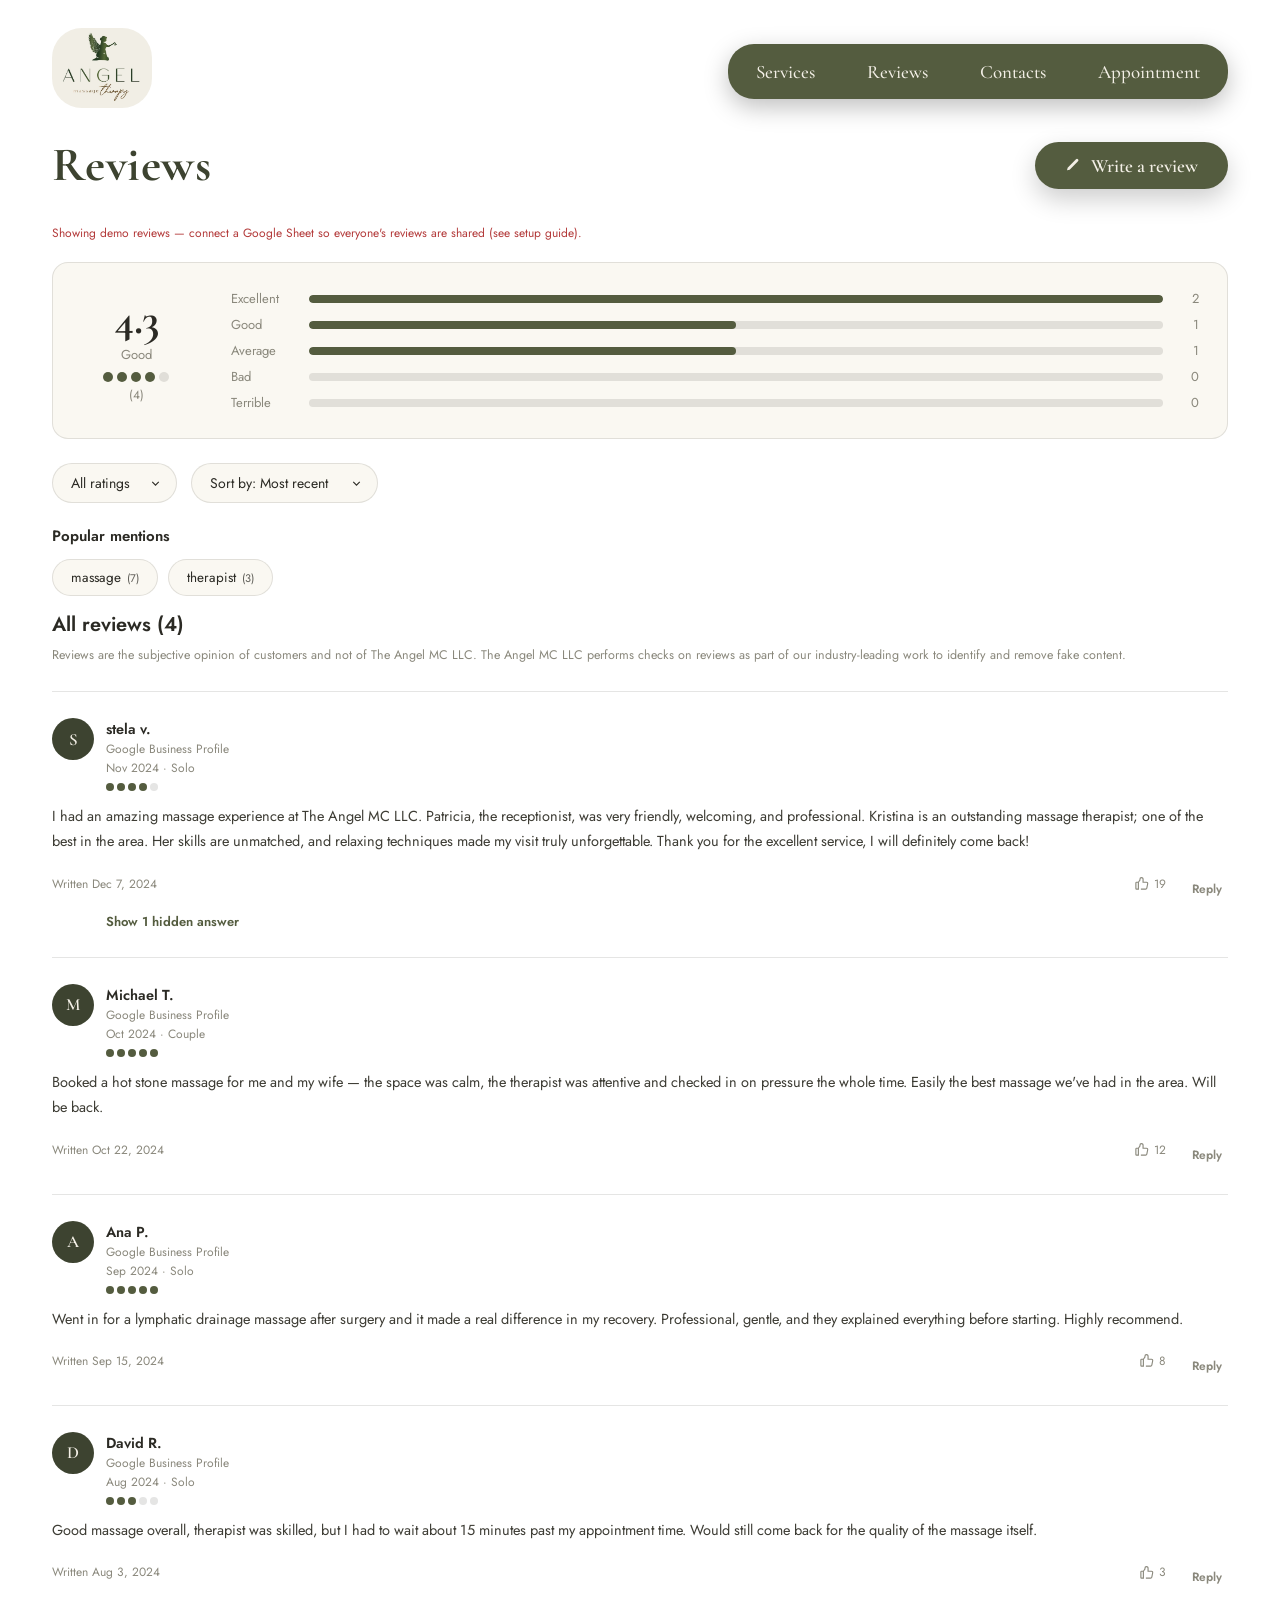
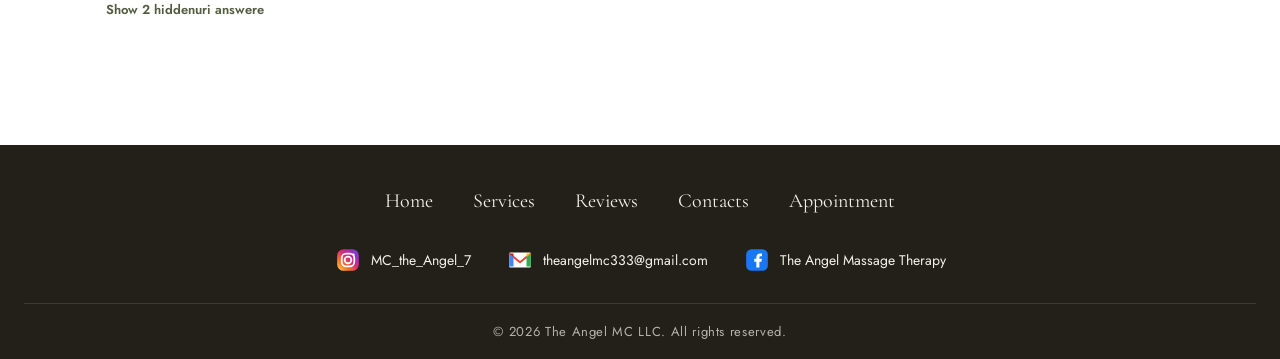
==== reviews.html @ 4d20bcde "Add files via upload" ====
<!DOCTYPE html>
<html lang="en">
<head>
<meta charset="UTF-8">
<meta name="viewport" content="width=device-width, initial-scale=1.0">
<title>Reviews — The Angel MC LLC</title>
<link rel="preconnect" href="https://fonts.googleapis.com">
<link href="https://fonts.googleapis.com/css2?family=Cormorant+Garamond:wght@400;500;600;700&family=Cormorant:ital,wght@0,400;0,500;1,400&family=Jost:wght@300;400;500;600&display=swap" rel="stylesheet">
<script src="https://accounts.google.com/gsi/client" async defer></script>
<link rel="stylesheet" href="style.css">
<script src="script.js" defer></script>
</head>
<body>

<div class="toast" id="toast"></div>

<header class="wrap">
  <nav class="navbar">
    <a href="index.html" class="logo" aria-label="The Angel MC LLC — home">
      <img src="images/logo.jpg" alt="Angel MC logo">
    </a>

    <div class="nav-links" id="navLinks">
      <a href="services.html">Services</a>
      <a href="reviews.html">Reviews</a>
      <a href="contact.html">Contacts</a>
      <a href="appointment.html">Appointment</a>
    </div>

    <button class="nav-toggle" id="navToggle" aria-label="Toggle menu" aria-expanded="false" aria-controls="navLinks">
      <span></span>
    </button>
  </nav>
  <div class="page-header">
    <h1>Reviews</h1>
    <button type="button" class="btn" id="toggleWriteReview">
      <svg viewBox="0 0 24 24"><path d="M12 20h9"/><path d="M16.5 3.5a2.1 2.1 0 0 1 3 3L7 19l-4 1 1-4Z"/></svg>
      Write a review
    </button>
  </div>

  <div class="write-review-panel" id="writeReviewPanel">
    <div class="wr-identity" id="wrIdentity">
      <div id="googleSignInBtn"></div>
      <div class="wr-signed-in" id="wrSignedIn" style="display:none;">
        <img id="wrSignedInPic" alt="">
        Posting as <strong id="wrSignedInName"></strong>
        <button type="button" id="wrSignOut">Not you?</button>
      </div>
    </div>
    <form id="writeReviewForm">
      <div class="form-field">
        <label>Your rating</label>
        <div class="star-picker" id="starPicker" role="radiogroup" aria-label="Rating">
          <button type="button" class="star" data-value="1" aria-label="1 star">★</button>
          <button type="button" class="star" data-value="2" aria-label="2 stars">★</button>
          <button type="button" class="star" data-value="3" aria-label="3 stars">★</button>
          <button type="button" class="star" data-value="4" aria-label="4 stars">★</button>
          <button type="button" class="star" data-value="5" aria-label="5 stars">★</button>
        </div>
      </div>
      <div class="form-field">
        <label for="wr-text">Your review</label>
        <textarea id="wr-text" rows="3" required placeholder="Tell us about your experience..."></textarea>
      </div>
      <div class="wr-actions">
        <button type="submit" class="btn" id="wr-submit">Post review</button>
        <span class="wr-note">Or leave it directly on <a href="https://search.google.com/local/writereview?placeid=REPLACE_WITH_YOUR_PLACE_ID" target="_blank" rel="noopener">Google</a>.</span>
      </div>
    </form>
  </div>

  <p class="sync-note" id="syncNote">Loading reviews…</p>

  <div class="summary-card">
    <div class="summary-score">
      <div class="num" id="avgScore">4.9</div>
      <div class="label" id="avgLabel">Excellent</div>
      <div class="dots" id="avgDots"></div>
      <div class="summary-count" id="totalCount">(50)</div>
    </div>

    <div class="summary-bars" id="summaryBars"></div>
  </div>

  <div class="filter-row">
    <select class="pill-select" id="ratingFilter" aria-label="Filter by rating">
      <option value="all">All ratings</option>
      <option value="5">Excellent (5)</option>
      <option value="4">Good (4)</option>
      <option value="3">Average (3)</option>
      <option value="2">Bad (2)</option>
      <option value="1">Terrible (1)</option>
    </select>
    <select class="pill-select" id="sortReviews" aria-label="Sort reviews">
      <option value="recent">Sort by: Most recent</option>
      <option value="highest">Sort by: Highest rating</option>
      <option value="lowest">Sort by: Lowest rating</option>
    </select>
  </div>

  <div class="mentions-title">Popular mentions</div>
  <div class="mentions" id="mentionsList"></div>
  <div class="mention-active" id="mentionActive" style="display:none;">
    Showing reviews mentioning "<span id="mentionActiveWord"></span>"
    <button type="button" id="clearMention">✕ clear</button>
  </div>

  <div class="reviews-title" id="reviewsTitle">All reviews (50)</div>
  <p class="reviews-disclaimer">
    Reviews are the subjective opinion of customers and not of The Angel MC LLC. The Angel MC LLC
    performs checks on reviews as part of our industry-leading work to identify and remove fake content.
  </p>

  <div id="reviewsList"></div>
  <p class="no-reviews" id="noReviews">No reviews match this filter yet.</p>

</header>



<footer>
  <nav class="footer-nav">
    <a href="index.html#top">Home</a>
    <a href="services.html">Services</a>
    <a href="reviews.html">Reviews</a>
    <a href="contact.html">Contacts</a>
    <a href="appointment.html">Appointment</a>
  </nav>

  <div class="footer-social">
    <a href="https://instagram.com/MC_the_Angel_7" target="_blank" rel="noopener">
      <svg viewBox="0 0 24 24" aria-hidden="true">
        <defs>
          <linearGradient id="igGrad5" x1="0%" y1="100%" x2="100%" y2="0%">
            <stop offset="0%" stop-color="#feda75"/>
            <stop offset="25%" stop-color="#fa7e1e"/>
            <stop offset="55%" stop-color="#d62976"/>
            <stop offset="80%" stop-color="#962fbf"/>
            <stop offset="100%" stop-color="#4f5bd5"/>
          </linearGradient>
        </defs>
        <rect x="2" y="2" width="20" height="20" rx="6" fill="url(#igGrad5)"/>
        <rect x="6.2" y="6.2" width="11.6" height="11.6" rx="4" fill="none" stroke="#fff" stroke-width="1.6"/>
        <circle cx="12" cy="12" r="3.1" fill="none" stroke="#fff" stroke-width="1.6"/>
        <circle cx="17" cy="7" r="1.1" fill="#fff"/>
      </svg>
      <span>MC_the_Angel_7</span>
    </a>

    <a href="mailto:theangelmc333@gmail.com">
      <svg viewBox="0 0 24 24" aria-hidden="true">
        <path d="M3 5h18a1 1 0 0 1 1 1v12a1 1 0 0 1-1 1H3a1 1 0 0 1-1-1V6a1 1 0 0 1 1-1Z" fill="#fff"/>
        <path d="M2 6l10 8 10-8" fill="none" stroke="#EA4335" stroke-width="1.8" stroke-linejoin="round"/>
        <path d="M2 6v12h4V9.2Z" fill="#4285F4"/>
        <path d="M22 6v12h-4V9.2Z" fill="#34A853"/>
        <path d="M6 9.2 2 6h4Z" fill="#C5221F"/>
        <path d="M18 9.2 22 6h-4Z" fill="#FBBC04"/>
      </svg>
      <span>theangelmc333@gmail.com</span>
    </a>

    <a href="https://www.facebook.com/profile.php?id=61557746706475" target="_blank" rel="noopener">
      <svg viewBox="0 0 24 24" aria-hidden="true">
        <rect x="2" y="2" width="20" height="20" rx="5" fill="#1877F2"/>
        <path d="M14.8 8.6h1.8V5.9h-1.8c-2 0-3.4 1.4-3.4 3.4v1.6H9.5v2.7h1.9V19h2.8v-5.4h1.9l.4-2.7h-2.3V9.6c0-.6.3-1 .9-1Z" fill="#fff"/>
      </svg>
      <span translate="no">The Angel Massage Therapy</span>
    </a>
  </div>

  <div class="footer-bottom">
    © <span id="year"></span> The Angel MC LLC. All rights reserved.
  </div>
</footer>

<script>
  /* ---------- REVIEWS DATA + GOOGLE SHEETS SYNC ---------- */

  const SHEET_API_URL = 'PASTE_YOUR_APPS_SCRIPT_WEB_APP_URL_HERE';
  const GOOGLE_CLIENT_ID = 'PASTE_YOUR_GOOGLE_CLIENT_ID_HERE';

  const demoReviews = [
    {
      id: 'demo-1',
      initial: 'S',
      name: 'stela v.',
      sub: 'Google Business Profile',
      when: 'Nov 2024 · Solo',
      rating: 4,
      date: '2024-12-07',
      dateLabel: 'Written Dec 7, 2024',
      likes: 19,
      text: "I had an amazing massage experience at The Angel MC LLC. Patricia, the receptionist, was very friendly, welcoming, and professional. Kristina is an outstanding massage therapist; one of the best in the area. Her skills are unmatched, and relaxing techniques made my visit truly unforgettable. Thank you for the excellent service, I will definitely come back!",
      replies: [
        {
          name: 'The Angel MC',
          text: "Thank you so much for your wonderful feedback, and for choosing The Angel MC LLC. We are delighted to hear your response and your massage experience. We are especially pleased that both our reception service and Kristina's massage therapy skills stood out for you, and that it left you feeling relaxed and refreshed."
        }
      ]
    },
    {
      id: 'demo-2',
      initial: 'M',
      name: 'Michael T.',
      sub: 'Google Business Profile',
      when: 'Oct 2024 · Couple',
      rating: 5,
      date: '2024-10-22',
      dateLabel: 'Written Oct 22, 2024',
      likes: 12,
      text: "Booked a hot stone massage for me and my wife — the space was calm, the therapist was attentive and checked in on pressure the whole time. Easily the best massage we've had in the area. Will be back.",
      replies: []
    },
    {
      id: 'demo-3',
      initial: 'A',
      name: 'Ana P.',
      sub: 'Google Business Profile',
      when: 'Sep 2024 · Solo',
      rating: 5,
      date: '2024-09-15',
      dateLabel: 'Written Sep 15, 2024',
      likes: 8,
      text: "Went in for a lymphatic drainage massage after surgery and it made a real difference in my recovery. Professional, gentle, and they explained everything before starting. Highly recommend.",
      replies: []
    },
    {
      id: 'demo-4',
      initial: 'D',
      name: 'David R.',
      sub: 'Google Business Profile',
      when: 'Aug 2024 · Solo',
      rating: 3,
      date: '2024-08-03',
      dateLabel: 'Written Aug 3, 2024',
      likes: 3,
      text: "Good massage overall, therapist was skilled, but I had to wait about 15 minutes past my appointment time. Would still come back for the quality of the massage itself.",
      replies: [
        {
          name: 'The Angel MC',
          text: "Thank you for the honest feedback, David — we're glad the massage itself hit the mark, and we've flagged the scheduling gap with our front desk so wait times stay closer to your booked slot."
        },
        {
          name: 'The Angel MC',
          text: "Quick update: we've since adjusted our booking buffer between appointments so this shouldn't happen again — hope to see you back soon!"
        }
      ]
    }
  ];

  let reviews = demoReviews.slice();
  let activeMention = null;
  const isSheetConfigured = SHEET_API_URL && !SHEET_API_URL.includes('PASTE_YOUR');

  function monthLabel(dateObj) {
    const monthNames = ['Jan','Feb','Mar','Apr','May','Jun','Jul','Aug','Sep','Oct','Nov','Dec'];
    return `${monthNames[dateObj.getMonth()]} ${dateObj.getDate()}, ${dateObj.getFullYear()}`;
  }

  function normalizeSheetReview(row) {
    const d = row.timestamp ? new Date(row.timestamp) : new Date();
    return {
      id: row.id || `local-${d.getTime()}-${Math.random().toString(36).slice(2, 7)}`,
      initial: (row.name || '?').trim().charAt(0).toUpperCase(),
      name: row.name || 'Anonymous',
      sub: 'Website visitor',
      when: monthLabel(d),
      rating: Number(row.rating) || 5,
      date: d.toISOString().split('T')[0],
      dateLabel: `Written ${monthLabel(d)}`,
      likes: 0,
      text: row.text || '',
      replies: row.replyText ? [{ name: 'The Angel MC', text: row.replyText }] : []
    };
  }

  async function loadReviewsFromSheet() {
    const note = document.getElementById('syncNote');
    if (!isSheetConfigured) {
      note.textContent = 'Showing demo reviews — connect a Google Sheet so everyone\'s reviews are shared (see setup guide).';
      note.classList.add('error');
      return;
    }
    try {
      const res = await fetch(SHEET_API_URL);
      if (!res.ok) throw new Error('Network response was not ok');
      const data = await res.json();
      const fetched = (Array.isArray(data) ? data : []).map(normalizeSheetReview);
      reviews = fetched.length ? fetched : demoReviews.slice();
      note.textContent = `Live — showing everyone's reviews (${reviews.length}).`;
      note.classList.remove('error');
    } catch (err) {
      console.warn('Could not load reviews from Google Sheet, showing demo data.', err);
      note.textContent = 'Could not connect to the reviews sheet right now — showing demo reviews.';
      note.classList.add('error');
    }
    renderSummary();
    renderMentions();
    applyFiltersAndSort();
  }

  async function postReviewToSheet(review) {
    if (!isSheetConfigured) return { success: false };
    try {
      const res = await fetch(SHEET_API_URL, {
        method: 'POST',
        headers: { 'Content-Type': 'text/plain;charset=utf-8' },
        body: JSON.stringify({ action: 'add_review', name: review.name, rating: review.rating, text: review.text })
      });
      const data = await res.json();
      return data && typeof data === 'object' ? data : { success: true };
    } catch (err) {
      console.warn('Could not save review to Google Sheet.', err);
      return { success: false, error: 'Network error' };
    }
  }

  async function postReplyToSheet(id, replyText) {
    if (!isSheetConfigured) {
      return { success: false, error: "The reviews sheet isn't connected yet — replies can't be saved (see setup guide)." };
    }
    try {
      const res = await fetch(SHEET_API_URL, {
        method: 'POST',
        headers: { 'Content-Type': 'text/plain;charset=utf-8' },
        body: JSON.stringify({ action: 'add_reply', id, replyText })
      });
      const data = await res.json();
      return data && typeof data === 'object' ? data : { success: false, error: 'Unexpected response.' };
    } catch (err) {
      console.warn('Could not save reply.', err);
      return { success: false, error: 'Network error — please try again.' };
    }
  }

  let toastTimeout;
  function showToast(message, isError) {
    const toast = document.getElementById('toast');
    toast.textContent = message;
    toast.classList.toggle('error', !!isError);
    toast.classList.add('show');
    clearTimeout(toastTimeout);
    toastTimeout = setTimeout(() => toast.classList.remove('show'), 4500);
  }

  const dotsHtml = (rating) => {
    let html = '';
    for (let i = 1; i <= 5; i++) {
      html += `<span class="${i <= rating ? 'filled' : ''}"></span>`;
    }
    return html;
  };

  function escapeRegExp(str) {
    return str.replace(/[.*+?^${}()|[\]\\]/g, '\\$&');
  }

  function highlight(text, word) {
    if (!word) return text;
    const re = new RegExp(`(${escapeRegExp(word)})`, 'gi');
    return text.replace(re, '<mark>$1</mark>');
  }

  function renderSummary() {
    const total = reviews.length;
    const avg = total ? reviews.reduce((sum, r) => sum + r.rating, 0) / total : 0;
    const avgRounded = Math.round(avg * 10) / 10;

    let label = 'No ratings yet';
    if (avg >= 4.5) label = 'Excellent';
    else if (avg >= 3.5) label = 'Good';
    else if (avg >= 2.5) label = 'Average';
    else if (avg >= 1.5) label = 'Bad';
    else if (total) label = 'Terrible';

    document.getElementById('avgScore').textContent = total ? avgRounded.toFixed(1) : '—';
    document.getElementById('avgLabel').textContent = label;
    document.getElementById('avgDots').innerHTML = dotsHtml(Math.round(avg));
    document.getElementById('totalCount').textContent = `(${total})`;

    const tiers = [
      { key: 5, label: 'Excellent' },
      { key: 4, label: 'Good' },
      { key: 3, label: 'Average' },
      { key: 2, label: 'Bad' },
      { key: 1, label: 'Terrible' }
    ];
    const counts = tiers.map(t => reviews.filter(r => r.rating === t.key).length);
    const maxCount = Math.max(1, ...counts);

    document.getElementById('summaryBars').innerHTML = tiers.map((t, i) => `
      <div class="bar-row">
        <span class="bar-label">${t.label}</span>
        <div class="bar-track"><div class="bar-fill" style="width:${(counts[i] / maxCount) * 100}%"></div></div>
        <span class="bar-count">${counts[i]}</span>
      </div>
    `).join('');
  }

  const STOPWORDS = new Set([
    'the','and','was','for','with','that','this','have','had','has','are','were',
    'a','an','i','my','me','it','its','of','to','in','on','at','is','be','so',
    'we','our','you','your','they','their','he','she','him','her','them','but',
    'as','from','by','or','not','if','all','also','very','really','just','out',
    'up','down','will','would','could','can','made','make','one','about','after',
    'before','into','over','than','then','been','being','more','most','some',
    'ever','back','again','definitely','highly','when','what','which','who'
  ]);

  function computeMentions() {
    const freq = {};
    const original = {};

    reviews.forEach(r => {
      const words = r.text.match(/[A-Za-z']+/g) || [];
      words.forEach(w => {
        const clean = w.replace(/^'+|'+$/g, '');
        const lower = clean.toLowerCase();
        if (lower.length < 4 || STOPWORDS.has(lower)) return;
        freq[lower] = (freq[lower] || 0) + 1;
        if (!original[lower]) original[lower] = clean;
      });
    });

    return Object.keys(freq)
      .map(key => ({ word: key, display: original[key], count: freq[key] }))
      .filter(m => m.count >= 3)
      .sort((a, b) => b.count - a.count)
      .slice(0, 8);
  }

  function renderMentions() {
    const mentions = computeMentions();
    const container = document.getElementById('mentionsList');

    if (!mentions.length) {
      container.innerHTML = '<span>Not enough reviews yet for trends</span>';
      return;
    }

    container.innerHTML = mentions.map(m => `
      <button type="button" class="${activeMention === m.word ? 'active' : ''}" data-word="${m.word}">
        ${m.display} <span class="count">(${m.count})</span>
      </button>
    `).join('');

    container.querySelectorAll('button[data-word]').forEach(btn => {
      btn.addEventListener('click', () => {
        const word = btn.getAttribute('data-word');
        activeMention = activeMention === word ? null : word;
        renderMentions();
        updateMentionChip();
        applyFiltersAndSort();
      });
    });
  }

  function updateMentionChip() {
    const chip = document.getElementById('mentionActive');
    const wordEl = document.getElementById('mentionActiveWord');
    if (activeMention) {
      wordEl.textContent = activeMention;
      chip.style.display = 'flex';
    } else {
      chip.style.display = 'none';
    }
  }

  document.getElementById('clearMention').addEventListener('click', () => {
    activeMention = null;
    renderMentions();
    updateMentionChip();
    applyFiltersAndSort();
  });

  function renderSingleReply(rep, reviewId, idx) {
    const likeKey = `${reviewId}::${idx}`;
    return `
      <div class="reply">
        <div class="review-head">
          <div class="avatar">${(rep.name || '?').trim().charAt(0).toUpperCase()}</div>
          <div class="review-meta">
            <div class="name">${rep.name}</div>
          </div>
        </div>
        <p class="review-text">${highlight(rep.text, activeMention)}</p>
        <div class="reply-footer">
          <button type="button" class="like ${rep.liked ? 'liked' : ''}" data-reply-like="${likeKey}" aria-label="Like this reply">
            <svg viewBox="0 0 24 24"><path d="M7 10v11H4a1 1 0 0 1-1-1v-9a1 1 0 0 1 1-1Zm4 11h7.5a2 2 0 0 0 2-1.6l1.4-7A2 2 0 0 0 20 10h-5.5V5a2.5 2.5 0 0 0-5 0v1.5L7 10"/></svg>
            <span class="like-count">${rep.likes || 0}</span>
          </button>
        </div>
      </div>
    `;
  }

  function renderReplies(review) {
    const replies = review.replies || [];
    if (!replies.length) return '';

    /* Acum TOATE raspunsurile stau ascunse initial (nu doar cele
       suplimentare), iar link-ul arata numarul total: "Arata N
       raspunsuri ascunse". La click, se dezvaluie toate. */
    const allHtml = replies.map((rep, idx) => renderSingleReply(rep, review.id, idx)).join('');
    const label = `Show ${replies.length} hidden${replies.length > 1 ? 'uri' : ''} answer${replies.length > 1 ? 'e' : ''}`;

    const inner =
      `<div class="hidden-replies" id="hiddenReplies-${review.id}" style="display:none;">${allHtml}</div>` +
      `<div class="reply-more" data-toggle-hidden="${review.id}" data-hidden-count="${replies.length}">${label}</div>`;

    return `<div class="replies-block">${inner}</div>`;
  }

  function renderReviews(list) {
    const container = document.getElementById('reviewsList');
    const noReviews = document.getElementById('noReviews');

    document.getElementById('reviewsTitle').textContent = `All reviews (${list.length})`;

    if (!list.length) {
      container.innerHTML = '';
      noReviews.style.display = 'block';
      return;
    }
    noReviews.style.display = 'none';

    container.innerHTML = list.map(r => `
      <div class="review">
        <div class="review-head">
          <div class="avatar">${r.initial}</div>
          <div class="review-meta">
            <div class="name">${r.name}</div>
            <div class="sub">${r.sub}</div>
            <div class="when">${r.when}</div>
            <div class="review-dots">${dotsHtml(r.rating)}</div>
          </div>
        </div>

        <p class="review-text">${highlight(r.text, activeMention)}</p>

        <div class="review-footer">
          <span>${r.dateLabel}</span>
          <div class="actions">
            <button type="button" class="like ${r.liked ? 'liked' : ''}" data-like="${r.id}" aria-label="Like this review">
              <svg viewBox="0 0 24 24"><path d="M7 10v11H4a1 1 0 0 1-1-1v-9a1 1 0 0 1 1-1Zm4 11h7.5a2 2 0 0 0 2-1.6l1.4-7A2 2 0 0 0 20 10h-5.5V5a2.5 2.5 0 0 0-5 0v1.5L7 10"/></svg>
              <span class="like-count">${r.likes}</span>
            </button>
            <button type="button" class="reply-toggle" data-reply-toggle="${r.id}">Reply</button>
          </div>
        </div>

        ${renderReplies(r)}

        <div class="reply-admin-form" id="replyForm-${r.id}">
          <textarea placeholder="Write a reply..." data-rf-text="${r.id}"></textarea>
          <div class="rf-actions">
            <button type="button" class="rf-submit" data-rf-submit="${r.id}">Post</button>
            <button type="button" class="rf-cancel" data-rf-cancel="${r.id}">Cancel</button>
          </div>
          <div class="reply-admin-error" id="replyError-${r.id}"></div>
        </div>
      </div>
    `).join('');

    container.querySelectorAll('[data-like]').forEach(btn => {
      btn.addEventListener('click', () => {
        const id = btn.getAttribute('data-like');
        const rev = reviews.find(rv => String(rv.id) === String(id));
        if (!rev) return;
        rev.liked = !rev.liked;
        rev.likes += rev.liked ? 1 : -1;
        btn.classList.toggle('liked', rev.liked);
        btn.querySelector('.like-count').textContent = rev.likes;
      });
    });

    /* Like pe un raspuns individual (nu pe review-ul principal) */
    container.querySelectorAll('[data-reply-like]').forEach(btn => {
      btn.addEventListener('click', () => {
        const key = btn.getAttribute('data-reply-like');
        const [revId, idxStr] = key.split('::');
        const rev = reviews.find(rv => String(rv.id) === revId);
        const rep = rev && rev.replies && rev.replies[Number(idxStr)];
        if (!rep) return;
        rep.liked = !rep.liked;
        rep.likes = (rep.likes || 0) + (rep.liked ? 1 : -1);
        btn.classList.toggle('liked', rep.liked);
        btn.querySelector('.like-count').textContent = rep.likes;
      });
    });

    container.querySelectorAll('[data-reply-toggle]').forEach(btn => {
      btn.addEventListener('click', () => {
        const id = btn.getAttribute('data-reply-toggle');
        const form = document.getElementById(`replyForm-${id}`);
        form.classList.toggle('open');
        if (form.classList.contains('open')) {
          form.querySelector('textarea').focus();
        }
      });
    });

    container.querySelectorAll('[data-toggle-hidden]').forEach(btn => {
      btn.addEventListener('click', () => {
        const id = btn.getAttribute('data-toggle-hidden');
        const count = Number(btn.getAttribute('data-hidden-count'));
        const hiddenBox = document.getElementById(`hiddenReplies-${id}`);
        const nowShown = hiddenBox.style.display === 'none';
        hiddenBox.style.display = nowShown ? 'block' : 'none';
        btn.textContent = nowShown
          ? 'Hide answers'
          : `Show ${count} hidden${count > 1 ? ' answers' : ' answer'}`;
      });
    });

    container.querySelectorAll('[data-rf-cancel]').forEach(btn => {
      btn.addEventListener('click', () => {
        const id = btn.getAttribute('data-rf-cancel');
        document.getElementById(`replyForm-${id}`).classList.remove('open');
      });
    });

    container.querySelectorAll('[data-rf-submit]').forEach(btn => {
      btn.addEventListener('click', async () => {
        const id = btn.getAttribute('data-rf-submit');
        const textInput = container.querySelector(`[data-rf-text="${id}"]`);
        const errorEl = document.getElementById(`replyError-${id}`);
        const replyText = textInput.value.trim();

        errorEl.classList.remove('show');

        if (!replyText) {
          errorEl.textContent = 'Please write a reply before posting.';
          errorEl.classList.add('show');
          return;
        }

        btn.disabled = true;
        btn.textContent = 'Posting…';

        const result = await postReplyToSheet(id, replyText);

        btn.disabled = false;
        btn.textContent = 'Post';

        if (result.success) {
          const rev = reviews.find(rv => String(rv.id) === String(id));
          if (rev) {
            if (!rev.replies) rev.replies = [];
            rev.replies.push({ name: 'The Angel MC', text: replyText });
          }
          textInput.value = '';
          const form = document.getElementById(`replyForm-${id}`);
          if (form) form.classList.remove('open');
          showToast('Your reply has been posted.');
          applyFiltersAndSort();
        } else {
          errorEl.textContent = result.error || 'Something went wrong. Please try again.';
          errorEl.classList.add('show');
        }
      });
    });
  }

  function applyFiltersAndSort() {
    const ratingFilter = document.getElementById('ratingFilter').value;
    const sortValue = document.getElementById('sortReviews').value;

    let list = reviews.slice();

    if (ratingFilter !== 'all') {
      list = list.filter(r => r.rating === Number(ratingFilter));
    }

    if (activeMention) {
      const re = new RegExp(`\\b${escapeRegExp(activeMention)}\\b`, 'i');
      list = list.filter(r => re.test(r.text) || (r.replies || []).some(rep => re.test(rep.text)));
    }

    if (sortValue === 'recent') {
      list.sort((a, b) => new Date(b.date) - new Date(a.date));
    } else if (sortValue === 'highest') {
      list.sort((a, b) => b.rating - a.rating);
    } else if (sortValue === 'lowest') {
      list.sort((a, b) => a.rating - b.rating);
    }

    renderReviews(list);
  }

  document.getElementById('ratingFilter').addEventListener('change', applyFiltersAndSort);
  document.getElementById('sortReviews').addEventListener('change', applyFiltersAndSort);

  let currentUserName = '';
  let currentUserPicture = '';
  const isGoogleConfigured = GOOGLE_CLIENT_ID && !GOOGLE_CLIENT_ID.includes('PASTE_YOUR');

  function decodeJwt(token) {
    try {
      const base64 = token.split('.')[1].replace(/-/g, '+').replace(/_/g, '/');
      return JSON.parse(decodeURIComponent(atob(base64).split('').map(c =>
        '%' + ('00' + c.charCodeAt(0).toString(16)).slice(-2)
      ).join('')));
    } catch (err) {
      return null;
    }
  }

  function showSignedIn(name, picture) {
    currentUserName = name;
    currentUserPicture = picture || '';
    document.getElementById('googleSignInBtn').style.display = 'none';
    document.getElementById('wrSignedInName').textContent = name;
    const picEl = document.getElementById('wrSignedInPic');
    if (picture) { picEl.src = picture; picEl.style.display = ''; } else { picEl.style.display = 'none'; }
    document.getElementById('wrSignedIn').style.display = 'flex';
  }

  function handleGoogleCredential(response) {
    const payload = decodeJwt(response.credential);
    if (payload && payload.name) {
      showSignedIn(payload.name, payload.picture);
    }
  }

  if (isGoogleConfigured && window.google && window.google.accounts) {
    google.accounts.id.initialize({
      client_id: GOOGLE_CLIENT_ID,
      callback: handleGoogleCredential
    });
    google.accounts.id.renderButton(
      document.getElementById('googleSignInBtn'),
      { theme: 'outline', size: 'medium', shape: 'pill' }
    );
  } else {
    document.getElementById('googleSignInBtn').style.display = 'none';
  }

  document.getElementById('wrSignOut').addEventListener('click', () => {
    currentUserName = '';
    currentUserPicture = '';
    document.getElementById('wrSignedIn').style.display = 'none';
    if (isGoogleConfigured) document.getElementById('googleSignInBtn').style.display = '';
  });

  const toggleBtn = document.getElementById('toggleWriteReview');
  const panel = document.getElementById('writeReviewPanel');
  toggleBtn.addEventListener('click', () => {
    panel.classList.toggle('open');
    if (panel.classList.contains('open')) {
      document.getElementById('wr-text').focus();
    }
  });

  let selectedRating = 0;
  const starButtons = document.querySelectorAll('#starPicker .star');
  starButtons.forEach(star => {
    star.addEventListener('click', () => {
      selectedRating = Number(star.getAttribute('data-value'));
      starButtons.forEach(s => {
        s.classList.toggle('filled', Number(s.getAttribute('data-value')) <= selectedRating);
      });
    });
  });

  document.getElementById('writeReviewForm').addEventListener('submit', async (e) => {
    e.preventDefault();
    const text = document.getElementById('wr-text').value.trim();

    if (!text || !selectedRating) {
      alert('Please add a rating and a short review before posting.');
      return;
    }

    let name = currentUserName;
    if (!name) {
      name = (prompt('Your name (shown next to your review):') || '').trim();
      if (!name) return;
    }

    const submitBtn = document.getElementById('wr-submit');
    submitBtn.disabled = true;
    submitBtn.textContent = 'Posting…';

    const today = new Date();
    const newReview = normalizeSheetReview({
      name,
      rating: selectedRating,
      text,
      timestamp: today.toISOString()
    });

    const result = isSheetConfigured
      ? await postReviewToSheet({ name, rating: selectedRating, text })
      : { success: false };

    if (result.success && result.id) {
      newReview.id = result.id;
    }

    reviews.unshift(newReview);

    document.getElementById('writeReviewForm').reset();
    starButtons.forEach(s => s.classList.remove('filled'));
    selectedRating = 0;
    panel.classList.remove('open');
    submitBtn.disabled = false;
    submitBtn.textContent = 'Post review';

    const note = document.getElementById('syncNote');
    if (isSheetConfigured && result.success) {
      note.textContent = 'Thanks! Your review is now live for everyone.';
      note.classList.remove('error');
      showToast('Your review has been posted — thank you! 🙏');
    } else if (isSheetConfigured && !result.success) {
      note.textContent = 'Your review was added here, but saving to the shared sheet failed — it may not appear for other visitors.';
      note.classList.add('error');
      showToast('Posted here, but syncing to the shared sheet failed. Please try again shortly.', true);
    } else {
      note.textContent = 'Added locally for this preview — connect a Google Sheet so everyone can see it (see setup guide).';
      note.classList.add('error');
      showToast('Review posted (preview mode) — connect a Google Sheet to make this visible to everyone.', true);
    }

    renderSummary();
    renderMentions();
    document.getElementById('ratingFilter').value = 'all';
    document.getElementById('sortReviews').value = 'recent';
    activeMention = null;
    updateMentionChip();
    applyFiltersAndSort();
  });

  renderSummary();
  renderMentions();
  applyFiltersAndSort();
  loadReviewsFromSheet();
</script>

</body>
</html>
---- style.css ----
/* =========================================================
   ROOT / RESET
   ========================================================= */

:root{
  --cream: #f3efe6;
  --cream-deep: #ece6d8;
  --ink: #2b2a24;
  --olive: #545c3f;
  --olive-deep: #3d4330;
  --gold: #b79a5d;
  --line: rgba(43, 42, 36, 0.12);
  --card: #faf8f2;
  --muted: #8a887c; /* folosit de paginile de recenzii; lipsea din :root */
}

*{ margin:0; padding:0; box-sizing:border-box; }

html{ scroll-behavior:smooth; }

body{
  font-family:'Jost', sans-serif;
  color:var(--ink);
  -webkit-font-smoothing:antialiased;
}

h1, h2, h3, .brand-name{
  font-family:'Cormorant Garamond', serif;
  font-weight:500;
  letter-spacing:0.01em;
}

a{ color:inherit; text-decoration:none; }
button{ font-family:inherit; }


/* =========================================================
   NAVIGARE COMUNĂ — un singur set de reguli, identic pe
   toate paginile (Home, Services, Contacts, Appointment,
   Reviews).
   ========================================================= */

.navbar{
  max-width:1180px;
  display:flex;
  align-items:center;
  justify-content:space-between;
  gap:24px;
}

.logo img{
  width:100px;
  height:80px;
  border-radius:30px;
}

.nav-links{
  display:flex;
  align-items:center;
  gap:8px;
  border-radius:26px;
  padding:6px;
  background:var(--olive);
  box-shadow:0 8px 24px rgba(0, 0, 0, 0.25);
}

.nav-links a{
  font-family:'Cormorant Garamond', serif;
  font-size:19px;
  font-weight:500;
  color:var(--cream);
  padding:10px 22px;
  border-radius:20px;
  transition:background 0.25s ease, color 0.25s ease;
  white-space:nowrap;
}

.nav-links a:hover,
.nav-links a:focus-visible{
  background:rgba(255, 255, 255, 0.18);
  color:var(--cream);
  outline:none;
}

.nav-toggle{
  display:none;
  background:var(--card);
  border:none;
  border-radius:14px;
  width:46px;
  height:46px;
  box-shadow:0 8px 24px rgba(0, 0, 0, 0.18);
  cursor:pointer;
  align-items:center;
  justify-content:center;
}

.nav-toggle span,
.nav-toggle span::before,
.nav-toggle span::after{
  content:"";
  display:block;
  width:20px;
  height:2px;
  background:var(--ink);
  position:relative;
  transition:all 0.2s ease;
}
.nav-toggle span::before{ position:absolute; top:-6px; }
.nav-toggle span::after{ position:absolute; top:6px; }


/* =========================================================
   HERO INNER (comun)
   ========================================================= */

.hero-inner{
  max-width:1240px;
  margin:0 auto;
  width:100%;
  padding:28px 32px;
  flex:1;
  display:flex;
  flex-direction:column;
}


/* =========================================================
   BUTON COMUN
   ========================================================= */

.btn{
  display:inline-flex;
  align-items:center;
  justify-content:center;
  gap:10px;
  font-family:'Cormorant Garamond', serif;
  font-weight:600;
  font-size:19px;
  background:var(--olive);
  color:var(--cream);
  padding:12px 30px;
  border-radius:24px;
  border:none;
  cursor:pointer;
  box-shadow:0 10px 26px rgba(0, 0, 0, 0.2);
  transition: background 0.2s ease, color 0.2s ease, transform 0.2s ease;
}

.btn:hover,
.btn:focus-visible{
  background:var(--olive-deep);
  color:#fff;
  transform:translateY(-2px);
  outline:none;
}

.btn svg{ width:16px; height:16px; fill:var(--cream); }

/* Variantă compactă a butonului (folosită pe pagina de Reviews,
   in interiorul .summary-card / .filter-row unde spatiul e mai mic).
   ÎNAINTE aceasta redefinea .btn direct și-l suprascria peste tot
   pe site (17px in loc de 19px) — acum e o clasă separată,
   .btn-sm, adăugată în plus fata de .btn. */
.btn-sm{
  font-size:17px;
  padding:10px 24px;
  border-radius:22px;
  gap:8px;
}
.btn-sm:hover,
.btn-sm:focus-visible{ transform:translateY(-1px); }
.btn-sm svg{ width:14px; height:14px; fill:none; stroke:var(--cream); stroke-width:2; }

/* Variantă "deschisă" a butonului, pentru hero-urile cu fundal
   foto (Home, Appointment) — fundal deschis, text închis.
   Se aplică ADĂUGÂND clasa .btn-light, nu redefinind .btn. */
.btn-light{
  background:var(--card);
  color:var(--ink);
  font-size:20px;
  padding:14px 40px;
  border-radius:26px;
  box-shadow:0 10px 26px rgba(0, 0, 0, 0.3);
}

.btn-light:hover,
.btn-light:focus-visible{
  background:var(--olive);
  color:#fff;
}


/* =========================================================
   PAGE HEADER (comun — Services, Reviews, orice pagină cu
   antet + buton in dreapta)
   ========================================================= */

.page-header{
  display:flex;
  align-items:center;
  justify-content:space-between;
  padding:22px 0 40px;
  flex-wrap:wrap;
  gap:20px;
}

.page-header h1{
  color:var(--olive-deep);
  font-weight:700;
  font-size:clamp(34px, 4.6vw, 48px);
}

/* Variantă mai compactă a antetului (Reviews) — ÎNAINTE
   redefinea .page-header cu alte valori și îl suprascria peste
   tot (câștiga în cascadă, fiindcă venea mai jos în fișier).
   Acum e separată, .page-header--compact, ca sa nu mai afecteze
   Services. */
.page-header--compact{
  padding:26px 0 22px;
}
.page-header--compact h1{
  font-size:clamp(28px, 4vw, 38px);
}


/* =========================================================
   HOME PAGE
   ========================================================= */

.hero{
  position:relative;
  min-height:100vh;
  display:flex;
  flex-direction:column;
  overflow:hidden;
  background: url('images/hero-spa.png') center 30% / cover no-repeat;
}

.hero-content{
  flex:1;
  display:flex;
  flex-direction:column;
  align-items:center;
  justify-content:center;
  text-align:center;
  padding:60px 20px;
}

.hero-content h1{
  color:#fff;
  font-size:clamp(40px, 6.4vw, 74px);
  text-shadow: 0 0 40px rgba(90, 110, 60, 0.65), 0 4px 20px rgba(0, 0, 0, 0.4);
  margin-bottom:36px;
  letter-spacing:0.02em;
}

.about{ padding:90px 24px 100px; text-align:center; }
.about-inner{ max-width:820px; margin:0 auto; }

.eyebrow{
  font-family:'Cormorant', serif;
  font-style:italic;
  color:var(--olive);
  font-size:15px;
  letter-spacing:0.15em;
  display:block;
  margin-bottom:8px;
}

.about h2{ font-size:clamp(32px, 4.4vw, 46px); margin-bottom:28px; }
.about .divider{ width:64px; height:2px; background:var(--gold); margin:0 auto 28px; }
.about p{ font-size:17px; line-height:1.85; color:#4a4a3f; font-weight:300; }

.section{ padding:90px 24px; max-width:1100px; margin:0 auto; }
.section h2{ text-align:center; font-size:clamp(30px, 4vw, 42px); margin-bottom:44px; }

.cards{
  display:grid;
  grid-template-columns:repeat(auto-fit, minmax(240px, 1fr));
  gap:28px;
}

.card{
  background:var(--card);
  border:1px solid var(--line);
  border-radius:18px;
  padding:34px 28px;
  text-align:center;
  box-shadow:0 12px 30px rgba(0, 0, 0, 0.05);
}
.card h3{ font-size:24px; margin-bottom:12px; color:var(--olive-deep); }
.card p{ font-weight:300; color:#5a5a4d; line-height:1.7; }
#contacts .card p{ margin-top:6px; }

/* ---------- SERVICES PANEL (preview pe homepage) ---------- */
.services-panel{
  margin:0 auto;
  background: linear-gradient(160deg, #445232, #38431f 70%);
  border-radius:50px 50px 0 0;
  padding:56px 40px 64px;
  box-shadow:0 30px 60px rgba(30, 35, 15, 0.28);
}
.services-panel h2{
  text-align:center;
  color:var(--cream);
  font-size:clamp(32px, 4.4vw, 46px);
  display:flex;
  align-items:center;
  justify-content:center;
  gap:24px;
  margin-bottom:48px;
}
.services-panel h2::before,
.services-panel h2::after{
  content:"";
  height:1px;
  width:100px;
  background:rgba(243, 239, 230, 0.45);
}

.service-item{
  display:flex;
  flex-direction:column;
  align-items:center;
  justify-content:flex-end;
  text-align:center;
  color:var(--cream);
}
.service-item img{
  width:150px;
  stroke:var(--cream); fill:none;
  stroke-width:2; stroke-linecap:round; stroke-linejoin:round;
  margin-bottom:14px;
}
.service-item span{ font-family:'Cormorant Garamond', serif; font-size:19.5px; line-height:1.35; }

.info-cards{
  max-width:1180px;
  margin:44px auto 40px;
  display:grid;
  grid-template-columns:repeat(3, 1fr);
  gap:24px;
}
.info-card{ background:#dedbd2; border-radius:20px; padding:34px 26px; text-align:center; color:#2b2a24; }
.info-card img,
.info-card svg{
  width:46px; height:46px;
  stroke:#2b2a24; fill:none;
  stroke-width:2; stroke-linecap:round; stroke-linejoin:round;
  margin-bottom:16px;
}
.info-card h3{ font-size:19px; margin-bottom:10px; font-weight:600; }
.info-card p{ font-size:14px; line-height:1.7; font-weight:400; }

.location{ background:#fff; padding:80px 24px 90px; text-align:center; }
.location h2{ font-size:clamp(32px, 4.4vw, 46px); margin-bottom:44px; }
.location-grid{
  max-width:1180px; margin:0 auto;
  display:grid; grid-template-columns:repeat(3, 1fr); gap:24px;
}
.location-grid figure{
  margin:0; border-radius:14px; overflow:hidden;
  box-shadow:0 14px 30px rgba(0, 0, 0, 0.12);
  aspect-ratio:4 / 3; background:#dcdcd4;
}
.location-grid img{ width:100%; height:100%; object-fit:cover; display:block; }


/* =========================================================
   APPOINTMENT HERO
   ========================================================= */

.book-hero{
  position:relative;
  min-height:100vh;
  display:flex;
  flex-direction:column;
  overflow:hidden;
  background-image:
    linear-gradient(180deg, rgba(10, 12, 6, 0.18), rgba(10, 12, 6, 0.48)),
    url("images/appointment-candles.jpg");
  background-position:center center;
  background-size:cover;
  background-repeat:no-repeat;
  background-color:#2a221a;
}

.book-hero::before{
  content:"";
  position:absolute;
  inset:0;
  background: radial-gradient(circle at center, rgba(255, 255, 255, 0.16) 0%, rgba(255, 255, 255, 0.06) 35%, transparent 70%);
  opacity:0;
  pointer-events:none;
  z-index:1;
  animation: appointmentExposure 1.8s ease-out forwards;
}

@keyframes appointmentExposure{
  0%   { opacity:0; }
  40%  { opacity:0.9; }
  100% { opacity:0.45; }
}

.book-inner{
  position:relative;
  z-index:2;
  max-width:1240px;
  margin:0 auto;
  width:100%;
  padding:28px 32px 60px;
  flex:1;
  display:flex;
  flex-direction:column;
}

.book-content{
  flex:1;
  display:flex;
  flex-direction:column;
  align-items:center;
  justify-content:center;
  text-align:center;
  padding:50px 20px 10px;
  color:#fff;
  position:relative;
  z-index:2;
}

.eyebrow-row{
  display:flex; align-items:center; gap:24px;
  width:100%; max-width:640px; margin-bottom:26px;
}
.eyebrow-row .rule{ flex:1; height:1px; background:rgba(255, 255, 255, 0.55); }
.eyebrow-row span.label{
  font-family:'Cormorant Garamond', serif; font-size:20px;
  letter-spacing:0.04em; white-space:nowrap;
}

.book-content h1{
  font-size:clamp(30px, 5vw, 46px);
  margin-bottom:22px;
  position:relative;
  z-index:3;
  animation: appointmentTitle 1.4s ease-out;
}

@keyframes appointmentTitle{
  0%   { opacity:0; transform:translateY(12px); }
  100% { opacity:1; transform:translateY(0); }
}

.book-content .lorem{
  max-width:560px; font-weight:300; font-size:14px;
  line-height:1.8; color:rgba(255, 255, 255, 0.85); margin-bottom:40px;
}


/* =========================================================
   SERVICES PAGE
   ========================================================= */

.wrap{
  position:relative;
  z-index:2;
  max-width:1240px;
  margin:0 auto;
  width:100%;
  padding:28px 32px 60px;
  flex:1;
  display:flex;
  flex-direction:column;
}

.service-grid{
  display:grid;
  grid-template-columns:repeat(4, 1fr);
  gap:34px 26px;
  padding-bottom:20px;
}

.svc-card{ text-align:center; }
.svc-photo{
  width:100%;
  aspect-ratio:3 / 3.6;
  border-radius:52% 52% 10px 10px / 42% 42% 10px 10px;
  overflow:hidden;
  background:#d8d3c6; /* fallback pana adaugi imaginea */
  margin-bottom:16px;
  box-shadow:0 10px 26px rgba(0, 0, 0, 0.1);
}
.svc-photo img{ width:100%; height:100%; object-fit:cover; display:block; }
.svc-card h3{ font-size:18px; font-weight:600; margin-bottom:8px; color:var(--ink); }
.svc-card p{ font-size:13px; font-weight:400; line-height:1.65; color:#4a4a3f; }

.extras-divider{ display:flex; align-items:center; gap:24px; margin:52px 0 40px; }
.extras-divider .rule{ flex:1; height:1px; background:var(--line); }
.extras-divider span.label{
  font-family:'Cormorant Garamond', serif; font-size:28px;
  font-weight:600; white-space:nowrap; color:var(--ink);
}
.service-grid.extras-grid{
  grid-template-columns:repeat(2, minmax(160px, 240px));
  justify-content:center;
  padding-bottom:70px;
}


/* =========================================================
   CONTACTS PAGE
   ========================================================= */

.contacts-hero{
  /* FIX: aceste proprietati de layout lipseau complet din
     fisier (era doar background-image + culori) — fara ele,
     sectiunea nu avea inaltime (min-height), continutul nu
     era pozitionat pe verticala (display:flex), iar efectul
     ::before nu se putea ancora (avea nevoie de position:relative
     pe parinte ca sa functioneze inset:0). */
  position:relative;
  min-height:100vh;
  display:flex;
  flex-direction:column;
  overflow:hidden;

  background-image:
    linear-gradient(180deg, rgba(10, 12, 6, 0.18), rgba(10, 12, 6, 0.48)),
    url("images/contacte.jpg");
  background-position:center center;
  background-size:cover;
  background-repeat:no-repeat;
  background-color:#232316;
}

.contacts-hero::before{
  content:"";
  position:absolute;
  inset:0;
  background: radial-gradient(circle at center, rgba(255, 255, 255, 0.16) 0%, rgba(255, 255, 255, 0.06) 35%, transparent 70%);
  opacity:0;
  pointer-events:none;
  z-index:1;
  animation: heroExposure 1.8s ease-out forwards;
}

@keyframes heroExposure{
  0%   { opacity:0; }
  40%  { opacity:0.9; }
  100% { opacity:0.45; }
}

.contacts-hero .hero-content{
  flex:1;
  display:flex;
  align-items:center;
  justify-content:center;
  text-align:center;
}

.contacts-hero h1{
  color:#fff;
  font-size:clamp(38px, 6vw, 64px);
  text-shadow:0 4px 24px rgba(0, 0, 0, 0.45);
  margin:0;
  position:relative;
  animation: titleExposure 1.4s ease-out;
}

@keyframes titleExposure{
  0%   { opacity:0; transform:translateY(12px); }
  100% { opacity:1; transform:translateY(0); }
}

/* .hero-inner varianta Contacts — trebuie sa stea deasupra
   efectului ::before (z-index:2). FIX: aici era "flex:2", cel
   mai probabil o greseala de tastare (in tot restul fisierului
   se foloseste flex:1); l-am uniformizat la flex:1. */
.contacts-hero .hero-inner{
  position:relative;
  z-index:2;
  padding:28px 32px 60px;
  flex:1;
}

.contacts-body{ background:#fff; padding:56px 24px 80px; }
.contacts-inner{ max-width:1180px; margin:0 auto; }

.badge{
  display:inline-block;
  background:var(--olive);
  color:var(--cream);
  font-family:'Cormorant Garamond', serif;
  font-size:18px;
  padding:10px 26px;
  border-radius:20px;
  margin-bottom:44px;
}

.map-wrap{
  border-radius:20px;
  overflow:hidden;
  box-shadow:0 16px 36px rgba(0, 0, 0, 0.14);
  aspect-ratio:30 / 7;
}
.map-wrap iframe{ width:100%; height:100%; border:0; display:block; }


/* =========================================================
   REVIEWS PAGE
   ========================================================= */

.summary-card{
  background:var(--card);
  border:1px solid var(--line);
  border-radius:16px;
  padding:26px 28px;
  display:flex;
  align-items:center;
  gap:40px;
  flex-wrap:wrap;
  margin-bottom:24px;
}

.summary-score{ text-align:center; min-width:110px; }
.summary-score .num{
  font-family:'Cormorant Garamond', serif;
  font-size:44px; font-weight:700; line-height:1; color:var(--ink);
}
.summary-score .label{ font-size:13px; color:var(--muted); margin:4px 0 8px; }

.dots{ display:flex; gap:4px; justify-content:center; margin-bottom:4px; }
.dots span{ width:10px; height:10px; border-radius:50%; background:var(--line); }
.dots span.filled{ background:var(--olive); }

.summary-count{ font-size:12px; color:var(--muted); }
.summary-bars{ flex:1; display:flex; flex-direction:column; gap:7px; }
.bar-row{ display:flex; align-items:center; gap:12px; }
.bar-row .bar-label{ width:66px; font-size:13px; color:var(--muted); }
.bar-track{ flex:1; height:8px; background:var(--line); border-radius:6px; overflow:hidden; }
.bar-fill{ height:100%; background:var(--olive); border-radius:6px; }
.bar-row .bar-count{ width:24px; text-align:right; font-size:13px; color:var(--muted); }

.filter-row{ display:flex; align-items:center; gap:14px; margin-bottom:22px; flex-wrap:wrap; }

.pill-btn{
  display:inline-flex; align-items:center; gap:8px;
  background:var(--card); border:1px solid var(--line);
  border-radius:20px; padding:9px 18px; font-size:14px;
  color:var(--ink); cursor:pointer;
}
.pill-btn svg{ width:14px; height:14px; stroke:var(--ink); fill:none; stroke-width:2; }

.pill-select{
  appearance:none;
  -webkit-appearance:none;
  background:var(--card) url('data:image/svg+xml;utf8,<svg xmlns="http://www.w3.org/2000/svg" viewBox="0 0 24 24" fill="none" stroke="%232b2a24" stroke-width="2"><path d="m6 9 6 6 6-6"/></svg>') no-repeat right 14px center;
  background-size:13px;
  border:1px solid var(--line);
  border-radius:20px;
  padding:9px 34px 9px 18px;
  font-family:'Jost', sans-serif;
  font-size:14px;
  color:var(--ink);
  cursor:pointer;
}
.pill-select:focus-visible{ outline:2px solid var(--olive); outline-offset:2px; }

.no-reviews{ padding:30px 0; text-align:center; color:var(--muted); font-size:14px; display:none; }

.sync-note{ font-size:12px; color:var(--muted); margin:-10px 0 20px; display:flex; align-items:center; gap:6px; }
.sync-note.error{ color:#b33a3a; }

/* ---------- MENTIONS ---------- */
.mentions{ display:flex; flex-wrap:wrap; gap:10px; margin-bottom:14px; }
.mentions-title{ font-size:15px; font-weight:600; margin-bottom:12px; }

.mentions button{
  background:var(--card); border:1px solid var(--line); border-radius:20px;
  padding:8px 18px; font-size:13.5px; color:var(--ink); cursor:pointer;
  font-family:'Jost', sans-serif; display:inline-flex; align-items:center; gap:6px;
  transition:background .2s ease, border-color .2s ease, color .2s ease;
}
.mentions button:hover,
.mentions button:focus-visible{ background:var(--olive); border-color:var(--olive); color:#fff; outline:none; }
.mentions button.active{ background:var(--olive); border-color:var(--olive); color:#fff; }
.mentions button .count{ font-size:11px; opacity:0.75; }

.mention-active{
  display:flex; align-items:center; gap:10px;
  background:var(--cream-deep); border-radius:10px; padding:9px 16px;
  font-size:13px; margin-bottom:24px; color:var(--ink);
}
.mention-active button{
  background:none; border:none; color:var(--olive-deep);
  font-weight:600; font-size:12.5px; cursor:pointer; font-family:'Jost', sans-serif;
}

mark{ background:#e3d9a8; color:inherit; border-radius:3px; padding:0 2px; }

/* ---------- WRITE A REVIEW ---------- */
.write-review-panel{
  display:none; background:var(--card); border:1px solid var(--line);
  border-radius:16px; padding:24px 26px; margin-bottom:24px;
}
.write-review-panel.open{ display:block; }

.wr-signed-in{ display:flex; align-items:center; gap:10px; font-size:14px; color:var(--ink); }
.wr-signed-in img{ width:28px; height:28px; border-radius:50%; object-fit:cover; }
.wr-signed-in button{
  background:none; border:none; color:var(--olive); font-size:12.5px;
  font-weight:600; cursor:pointer; font-family:'Jost', sans-serif; text-decoration:underline;
}

.write-review-panel .wr-row{
  display:grid; grid-template-columns:1fr auto; gap:20px; align-items:end; margin-bottom:16px;
}
.write-review-panel .form-field{ display:flex; flex-direction:column; gap:6px; }
.write-review-panel label{ font-size:13px; font-weight:500; }
.write-review-panel input,
.write-review-panel textarea{
  font-family:'Jost', sans-serif; font-size:14.5px; padding:11px 14px;
  border-radius:10px; border:1px solid var(--line); background:#fff;
  color:var(--ink); outline:none; resize:vertical;
}
.write-review-panel input:focus,
.write-review-panel textarea:focus{ border-color:var(--olive); }

.star-picker{ display:flex; gap:4px; }
.star-picker .star{
  background:none; border:none; font-size:26px; line-height:1;
  color:var(--line); cursor:pointer; padding:2px;
  transition:color .15s ease, transform .15s ease;
}
.star-picker .star.filled{ color:#c99a2e; }
.star-picker .star:hover{ transform:scale(1.1); }

.wr-actions{ display:flex; align-items:center; gap:16px; flex-wrap:wrap; margin-top:14px; }
.wr-actions button[type="submit"]:disabled{ opacity:0.6; cursor:not-allowed; }
.wr-note{ font-size:12.5px; color:var(--muted); }
.wr-note a{ color:var(--olive); font-weight:600; text-decoration:underline; }

/* ---------- TOAST ---------- */
.toast{
  position:fixed; top:20px; right:20px; max-width:320px;
  background:var(--olive-deep); color:#fff; padding:14px 20px;
  border-radius:12px; font-size:13.5px; line-height:1.5;
  box-shadow:0 14px 34px rgba(0,0,0,0.25); z-index:999;
  transform:translateY(-12px); opacity:0;
  transition:transform .25s ease, opacity .25s ease;
  pointer-events:none;
}
.toast.show{ transform:translateY(0); opacity:1; }
.toast.error{ background:#8a3a3a; }

/* ---------- RECENZII / RĂSPUNS BUSINESS ---------- */
.reviews-title{ font-size:20px; font-weight:600; margin-bottom:6px; }
.reviews-disclaimer{ font-size:12.5px; color:var(--muted); margin-bottom:26px; line-height:1.6; }

.review{ border-top:1px solid var(--line); padding:26px 0; }
.review-head{ display:flex; align-items:flex-start; gap:12px; margin-bottom:10px; }

.avatar{
  width:42px; height:42px; border-radius:50%;
  background:var(--olive-deep); color:var(--cream);
  display:flex; align-items:center; justify-content:center;
  font-family:'Cormorant Garamond', serif; font-weight:600; font-size:17px;
  flex-shrink:0;
}

.review-meta{ flex:1; }
.review-meta .name{ font-weight:600; font-size:14.5px; }
.review-meta .sub{ font-size:12px; color:var(--muted); margin-top:1px; }
.review-meta .when{ font-size:12px; color:var(--muted); margin-top:1px; }

.review-dots{ display:flex; gap:3px; margin-top:6px; }
.review-dots span{ width:8px; height:8px; border-radius:50%; background:var(--line); }
.review-dots span.filled{ background:var(--olive); }

.review-text{ font-size:14.5px; line-height:1.75; color:#3d3c34; margin:12px 0 12px; }

.review-footer{ display:flex; align-items:center; gap:18px; font-size:12px; color:var(--muted); }
.review-footer .actions{ margin-left:auto; display:flex; align-items:center; gap:14px; }
.review-footer .like,
.reply-footer .like{
  display:flex; align-items:center; gap:5px;
  background:none; border:none; cursor:pointer;
  font-family:'Jost', sans-serif; font-size:12px; color:var(--muted);
  padding:4px 6px; border-radius:8px;
  transition:background .15s ease, color .15s ease;
}
.review-footer .like:hover,
.reply-footer .like:hover{ background:var(--cream-deep); }
.review-footer .like svg,
.reply-footer .like svg{ width:15px; height:15px; stroke:var(--muted); fill:none; stroke-width:1.8; transition:stroke .15s ease, fill .15s ease; }
.review-footer .like.liked,
.reply-footer .like.liked{ color:var(--olive-deep); font-weight:600; }
.review-footer .like.liked svg,
.reply-footer .like.liked svg{ stroke:var(--olive-deep); fill:var(--olive-deep); }

.review-footer .reply-toggle{
  background:none; border:none; cursor:pointer;
  font-family:'Jost', sans-serif; font-size:12px; font-weight:600;
  color:var(--muted); padding:4px 6px;
}
.review-footer .reply-toggle:hover{ color:var(--olive); }
.review-footer svg{ width:15px; height:15px; stroke:var(--muted); fill:none; stroke-width:1.8; }

.reply-toggle{
  margin-top:10px; background:none; border:none; font-size:12.5px;
  font-weight:600; color:var(--olive); cursor:pointer;
  font-family:'Jost', sans-serif; padding:0;
}
.reply-toggle:hover{ color:var(--olive-deep); }

.reply{ margin:18px 0 0 54px; background:var(--cream-deep); border-radius:14px; padding:18px 20px; }
.reply .review-head{ margin-bottom:8px; }
.reply .avatar{ width:34px; height:34px; font-size:14px; background:var(--gold); color:var(--ink); }
.reply .review-meta .name{ font-size:14px; }
.reply .review-text{ margin:0; font-size:13.5px; }

/* like pe un raspuns individual — aliniat in dreapta, sub text */
.reply-footer{ display:flex; justify-content:flex-end; margin-top:10px; }

/* Container care garanteaza ordinea: raspuns vizibil -> raspunsuri
   ascunse -> link toggle. flex-direction:column pastreaza exact
   ordinea din HTML (nu inverseaza nimic), e doar o siguranta in
   plus impotriva oricarei reguli globale neasteptate. */
.replies-block{
  display:flex;
  flex-direction:column;
}

/* Cand sunt mai multe raspunsuri ascunse impreuna, adaugam spatiu
   clar intre ele (inainte se atingeau, fara nicio distanta). */
.hidden-replies{
  display:flex;
  flex-direction:column;
  gap:14px;
}

.reply-more{
  order:9999; /* mereu ultimul, indiferent de ordinea din HTML */
  margin:10px 0 0 54px; /* aliniat cu .reply (54px), nu lipit de marginea din stanga */
  font-size:13px;
  color:var(--olive);
  font-weight:600;
  cursor:pointer;
}

.reply-admin-form{ display:none; margin:14px 0 0 54px; background:var(--cream-deep); border-radius:14px; padding:16px 18px; }
.reply-admin-form.open{ display:block; }
.reply-admin-form textarea{
  font-family:'Jost', sans-serif; font-size:13.5px; padding:10px 12px;
  border-radius:9px; border:1px solid var(--line); background:#fff;
  color:var(--ink); outline:none; resize:vertical; width:100%;
  min-height:64px; margin-bottom:10px;
}
.reply-admin-form .rf-actions{ display:flex; gap:10px; align-items:center; }
.reply-admin-form button{
  font-family:'Jost', sans-serif; font-size:12.5px; font-weight:600;
  padding:8px 18px; border-radius:16px; border:none; cursor:pointer;
}
.reply-admin-form button.rf-submit{ background:var(--olive); color:#fff; }
.reply-admin-form button.rf-submit:hover{ background:var(--olive-deep); }
.reply-admin-form button.rf-cancel{ background:none; color:var(--muted); }
.reply-admin-error{ font-size:12px; color:#b33a3a; margin-top:6px; display:none; }
.reply-admin-error.show{ display:block; }


/* =========================================================
   FOOTER
   ========================================================= */

footer{
  background:#232019;
  color:var(--cream);
  padding:44px 24px 0;
  margin-top:40px;
}

.footer-nav{
  display:flex; justify-content:center; flex-wrap:wrap; gap:40px;
  font-family:'Cormorant Garamond', serif; font-size:20px; padding-bottom:34px;
}
.footer-nav a{ transition:color 0.2s ease; }
.footer-nav a:hover,
.footer-nav a:focus-visible{ color:var(--gold); outline:none; }

.footer-social{ display:flex; justify-content:center; flex-wrap:wrap; gap:36px; padding-bottom:30px; }
.footer-social a{ display:flex; align-items:center; gap:10px; font-size:14px; color:var(--cream); }
.footer-social svg{ width:26px; height:26px; }

.footer-bottom{
  text-align:center;
  border-top:1px solid rgba(243, 239, 230, 0.12);
  padding:18px 20px;
  font-size:13px;
  letter-spacing:0.05em;
  color:rgba(243, 239, 230, 0.7);
}


/* =========================================================
   RESPONSIVE
   ========================================================= */

@media (max-width:960px){
  .service-grid{ grid-template-columns:repeat(4, 1fr); }
  .service-grid.extras-grid{ grid-template-columns: repeat(2, minmax(160px, 205px)); }
  .info-cards{ grid-template-columns:1fr; }
}

@media (max-width:900px){
  .service-grid{ grid-template-columns:repeat(2, 1fr); }
}

/* Navigatie mobila — un singur bloc, aceeasi pozitie peste tot.
   FIX: existau 3 blocuri @media(max-width:820px) diferite, cu
   valori "top" diferite (78px si 86px) pentru .nav-links, care
   se suprascriau intre ele in functie de ordinea din fisier. */
@media (max-width:820px){
  .nav-links{
    position:absolute;
    top:82px;
    right:32px;
    left:32px;
    flex-direction:column;
    align-items:stretch;
    display:none;
    padding:14px;
    z-index:20;
  }
  .nav-links.open{ display:flex; }
  .nav-links a{ text-align:center; }
  .nav-toggle{ display:flex; }
  header{ position:relative; }
  .pill-select option{ font-size:12px ; }
}

@media (max-width:760px){
  .location-grid{ grid-template-columns:1fr; }
  .eyebrow-row{ display:none; }
  .info-cards{ grid-template-columns:1fr; }
  .map-wrap{ aspect-ratio:6 / 2; }
}

@media (max-width:640px){
  .service-grid{ grid-template-columns:repeat(2, 1fr); }
  .services-panel{ padding:44px 22px 50px; border-radius:22px 22px 0 0; }
  .footer-nav{ gap:20px 28px; font-size:18px; }
  .service-grid {width:100%; margin:0 auto; max-width:440px;}
  .service-item img{ width:70px;}
  .service-item span{ font-size:17px; line-height:1.3;}
}

@media (max-width:520px){
  
  .page-header{ padding:16px 0 30px; }
  .extras-divider span.label{ font-size:22px; }
  .service-grid.extras-grid{padding-bottom: 20px;}
}
@media (max-width:480px){
  .summary-score{ min-width:90px; }
  .about{ padding:70px 18px 80px; }
  .location{ padding:60px 18px 70px; }
  .contacts-body{ padding:44px 18px 60px; }
  .contacts-hero{ min-height:320px; }
   .service-grid.extras-grid{padding-bottom: 10px;}
}
@media(max-width:380px){
    .summary-score{ display:block; text-align:center; min-width:100%; margin-bottom:12px; }
   .map-wrap{ aspect-ratio:6 / 4; }
   .service-grid.extras-grid {grid-template-columns: repeat(2, minmax(60px, 240px));}
   
}
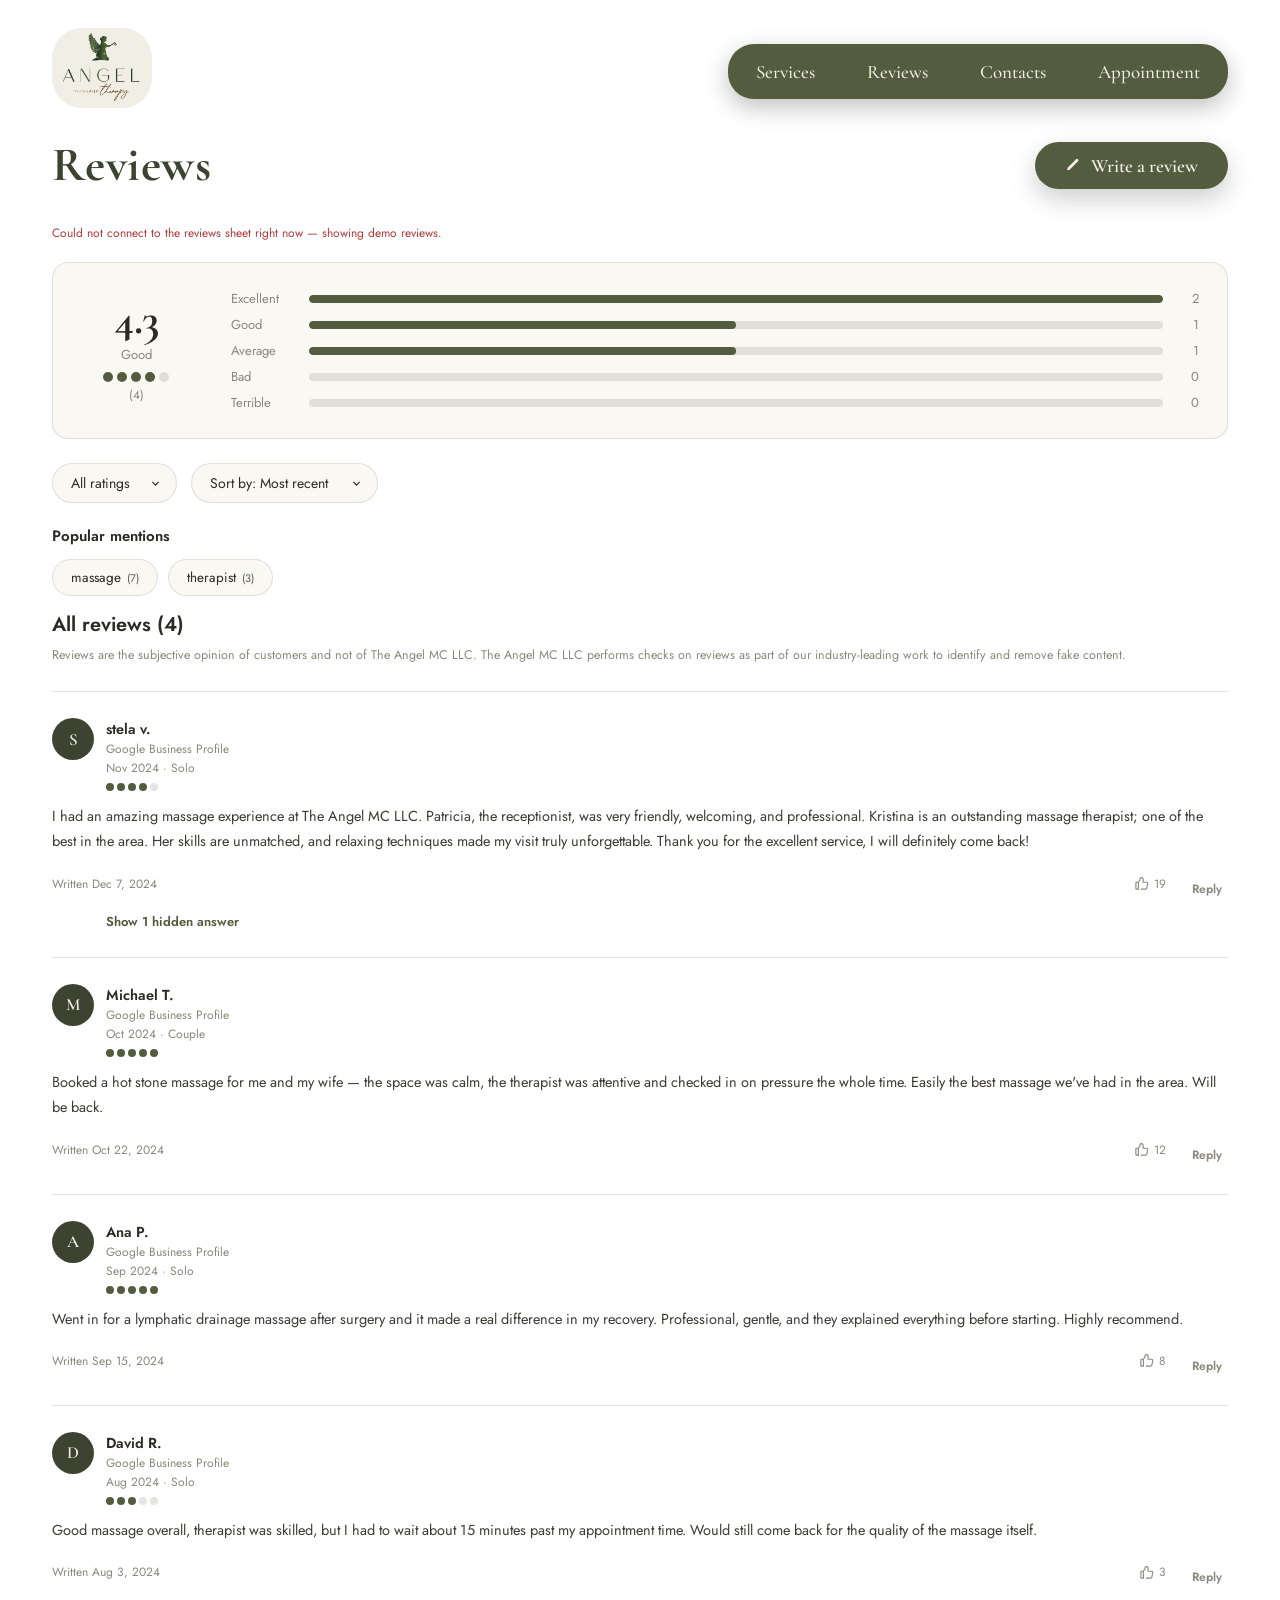
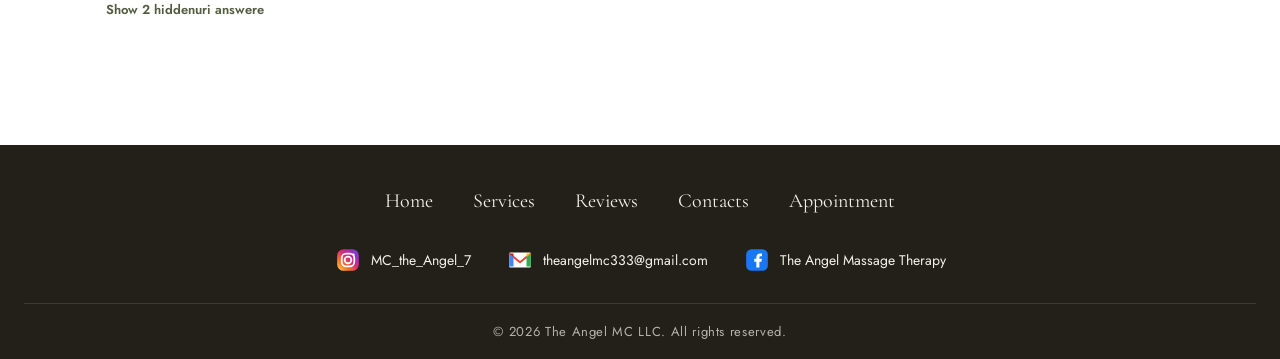
==== commit 805ea634: "Add files via upload" ====
--- a/reviews.html
+++ b/reviews.html
@@ -177,8 +177,8 @@
 <script>
   /* ---------- REVIEWS DATA + GOOGLE SHEETS SYNC ---------- */
 
-  const SHEET_API_URL = 'PASTE_YOUR_APPS_SCRIPT_WEB_APP_URL_HERE';
-  const GOOGLE_CLIENT_ID = 'PASTE_YOUR_GOOGLE_CLIENT_ID_HERE';
+  const SHEET_API_URL = 'https://script.google.com/macros/s/AKfycbzfrQ8hbzwKaSxK3MFmHKkifa3ABBrQcdsRUbGydxIMdlRJiL3LB9LjQTt7CjENh3cq/exec';
+  const GOOGLE_CLIENT_ID = '1083130331196-fqdqorh9m2mdbcsop6hae39sd0f6s0ge.apps.googleusercontent.com';
 
   const demoReviews = [
     {
